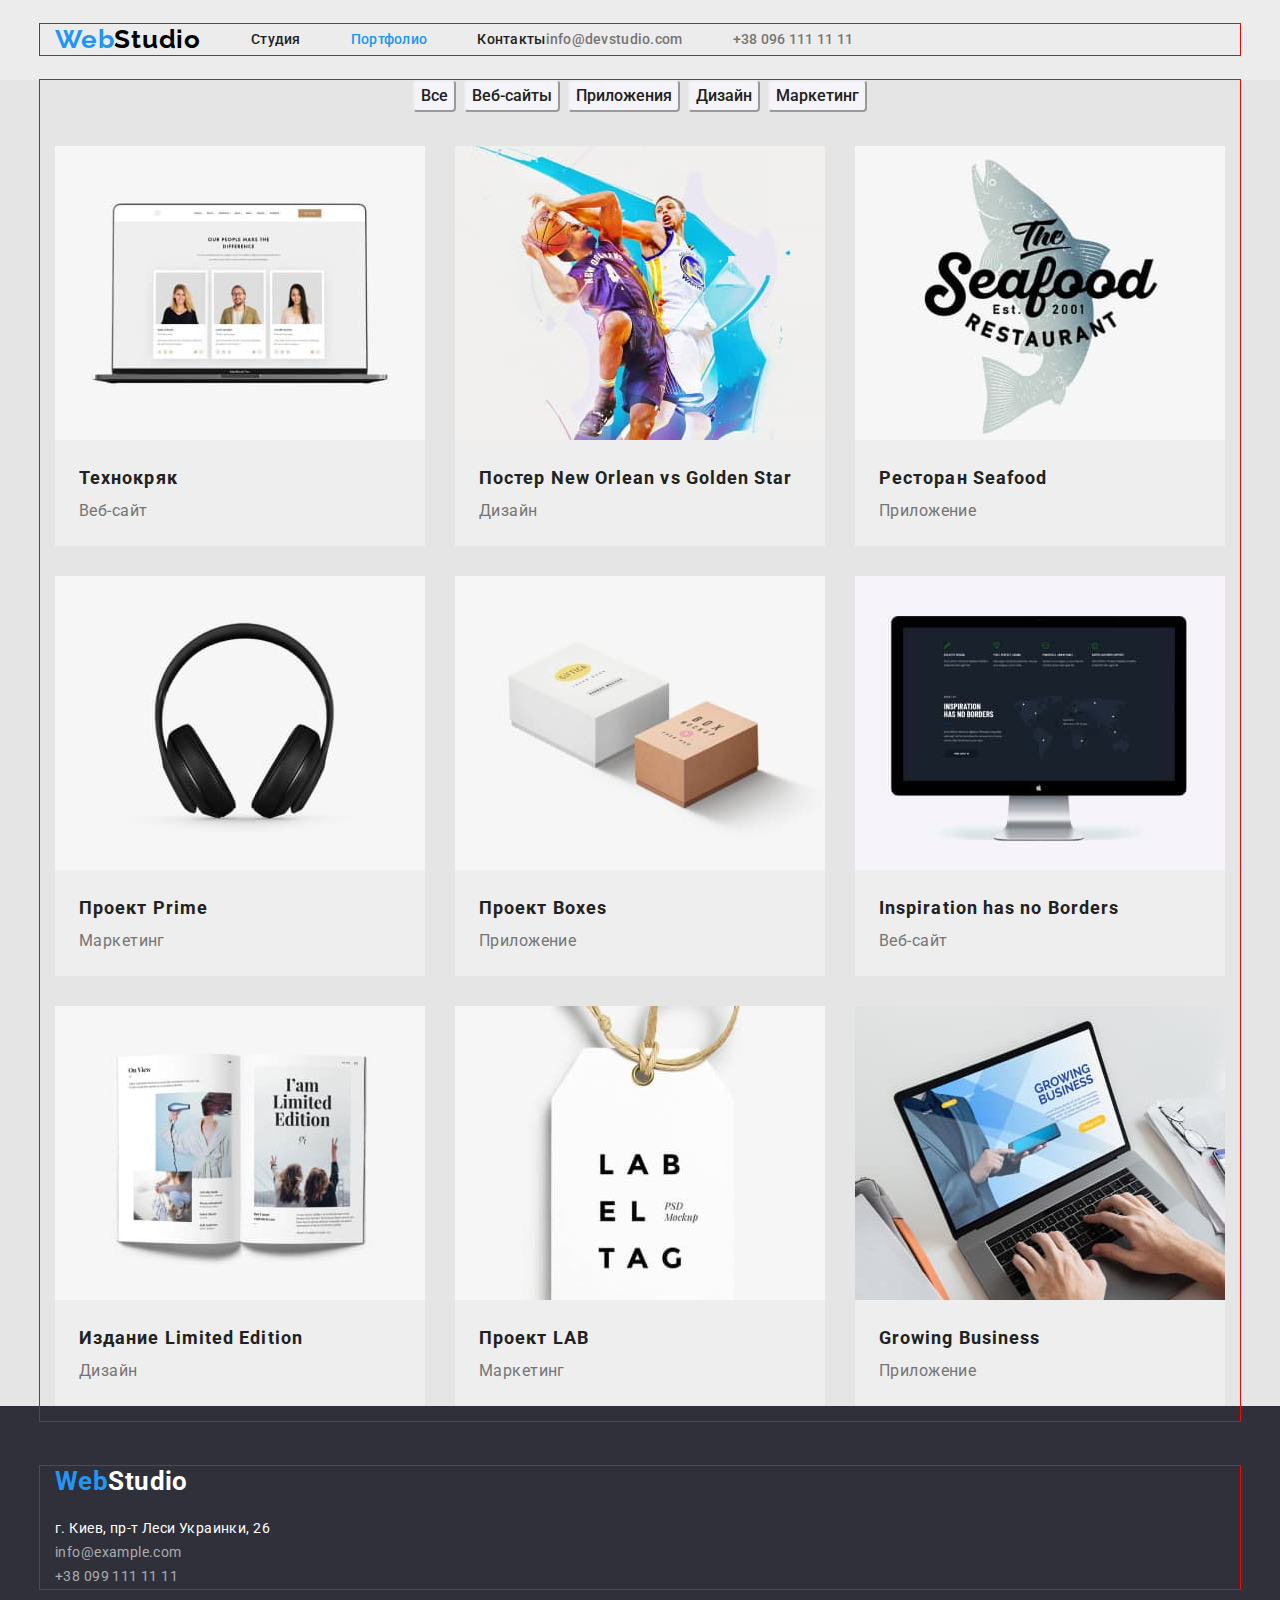
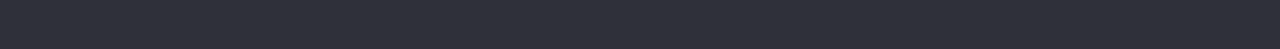
==== portfolio.html @ 502481bd "hw3" ====
<!DOCTYPE html>
<html lang="ru">
<head>
    <meta charset="UTF-8">
    <meta http-equiv="X-UA-Compatible" content="IE=edge">
    <meta name="viewport" content="width=device-width, initial-scale=1.0">
    <title>Портфолио</title>
    <link rel="stylesheet" href="https://cdnjs.cloudflare.com/ajax/libs/modern-normalize/1.1.0/modern-normalize.css" integrity="sha512-Y0MM+V6ymRKN2zStTqzQ227DWhhp4Mzdo6gnlRnuaNCbc+YN/ZH0sBCLTM4M0oSy9c9VKiCvd4Jk44aCLrNS5Q==" crossorigin="anonymous" referrerpolicy="no-referrer" />
    <link rel="stylesheet" href="./css/styles.css">
    <link rel="preconnect" href="https://fonts.googleapis.com">
    <link rel="preconnect" href="https://fonts.gstatic.com" crossorigin>
    <link href="https://fonts.googleapis.com/css2?family=Raleway:wght@700&family=Roboto:wght@400;500;700;900&display=swap"
        rel="stylesheet">
</head>
<body>
    <header class="header">
        <div class="container">
            <nav class="header-nav">
                <a class="header-logo" href=""><span class="first-part-logo">Web</span>Studio</a>
                <ul class="header-list list">
                    <li class="header-item">
                        <a class="header-link link" href="./index.html">Студия</a>
                    </li>
                    <li class="header-item">
                        <a class="header-link link current" href="./portfolio.html">Портфолио</a>
                    </li>
                    <li class="header-item">
                        <a class="header-link link" href="">Контакты</a>
                    </li>
                </ul>
            </nav>
            <ul class="header-list list">
                <li class="header-item">
                    <a class="header-link-contacts link" href="mailto:info@devstudio.com">info@devstudio.com</a>
                </li>
                <li class="header-item">
                    <a class="header-link-contacts link" href="tel:+380961111111">+38 096 111 11 11</a>
                </li>
            </ul>
        </div>
    </header>

<main>
<section class="projects">
    <div class="container">
        <h1 class="projects-title" hidden>Проекты</h1>
        <ul class="projects-list-btn list">
            <li class="projects-item-btn"><button class="project-btn btn" type="button">Все</button></li>
            <li class="projects-item-btn"><button class="project-btn btn" type="button">Веб-сайты</button></li>
            <li class="projects-item-btn"><button class="project-btn btn" type="button">Приложения</button></li>
            <li class="projects-item-btn"><button class="project-btn btn" type="button">Дизайн</button></li>
            <li class="projects-item-btn"><button class="project-btn btn" type="button">Маркетинг</button></li>
        </ul>
        <ul class="projects-list list">
            <li class="projects-item">
                <a class="link" href="./portfolio.html"> 
                    <img src="./images/project1.jpg" width="370" height="294" alt="Фото проект 1">
                    <div class="container-name">
                        <h2 class="projects-name">Технокряк</h2>
                        <p class="projects-text">Веб-сайт</p>
                    </div>
                    
                </a>
            </li>
                
            <li class="projects-item">
                <a class="link" href="./portfolio.html">
                    <img src="./images/project2.jpg" width="370" height="294" alt="Фото проект 2">
                    <div class="container-name">
                        <h2 class="projects-name">Постер New Orlean vs Golden Star</h2>
                        <p class="projects-text">Дизайн</p>
                    </div>
                </a>
            </li>
            <li class="projects-item">
                <a class="link" href="./portfolio.html">
                    <img src="./images/project3.jpg" width="370" height="294" alt="Фото проект 3">
                    <div class="container-name">
                        <h2 class="projects-name">Ресторан Seafood</h2>
                        <p class="projects-text">Приложение</p>
                    </div>
                </a>
            </li>
            <li class="projects-item">
                <a class="link" href="./portfolio.html">
                    <img src="./images/project4.jpg" width="370" height="294" alt="Фото проект 4">
                    <div class="container-name">
                        <h2 class="projects-name">Проект Prime</h2>
                        <p class="projects-text">Маркетинг</p>
                    </div>

                </a>
            </li>
            <li class="projects-item">
                <a class="link" href="./portfolio.html">
                    <img src="./images/project5.jpg" width="370" height="294" alt="Фото проект 5">
                    <div class="container-name">
                        <h2 class="projects-name">Проект Boxes</h2>
                        <p class="projects-text">Приложение</p>
                    </div>
                </a>
            </li>
            <li class="projects-item">
                <a class="link" href="./portfolio.html">
                    <img src="./images/project6.jpg" width="370" height="294" alt="Фото проект 6">
                    <div class="container-name">
                        <h2 class="projects-name">Inspiration has no Borders</h2>
                        <p class="projects-text">Веб-сайт</p>
                    </div>
                </a>
            </li>
            <li class="projects-item">
                <a class="link" href="./portfolio.html">
                    <img src="./images/project7.jpg" width="370" height="294" alt="Фото проект 7">
                    <div class="container-name">
                        <h2 class="projects-name">Издание Limited Edition</h2>
                        <p class="projects-text">Дизайн</p>
                    </div>
                </a>
            </li>
            <li class="projects-item">
                <a class="link" href="./portfolio.html">
                    <img src="./images/project8.jpg" width="370" height="294" alt="Фото проект 8">
                    <div class="container-name">
                        <h2 class="projects-name">Проект LAB</h2>
                        <p class="projects-text">Маркетинг</p>
                    </div>
                </a>
            </li>
            <li class="projects-item">
                <a class="link" href="./portfolio.html">
                    <img src="./images/project9.jpg"  width="370" height="294" alt="Фото проект 9">
                    <div class="container-name">
                        <h2 class="projects-name">Growing Business</h2>
                        <p class="projects-text">Приложение</p>
                    </div>
                </a>
            </li>
        </ul>
    </div>
</section>

</main>

<footer class="footer">
    <div class="container">
        <a class="footer-logo" href=""><span class="first-part-logo">Web</span>Studio</a>
        <address class="footer-contacts">
            <ul class="footer-list list">
                <li class="footer-item">
                    <a class="footer-link-address link" href="https://goo.gl/maps/iAdEvqvcPD2PK2Wz8" target="_blank" rel="noopener nofollow noreferrer">г.
                        Киев, пр-т Леси Украинки, 26</a>
                </li>
                <li class="footer-item"><a class="footer-link-contacts link" href="mailto:info@example.com">info@example.com</a></li>
                <li class="footer-item"><a class="footer-link-contacts link" href="tel:+380991111111">+38 099 111 11 11</a></li>
            </ul>
        </address>
    </div>
</footer>
    
</body>
</html>
---- css/styles.css ----
:root {
    --body-background-color: #E5E5E5;
    --header-background-color:#ECECEC;
    --header-logo-color:#000000;
    --main-title-color:#212121;
    --second-title-color:#757575;
    --accent-color:#2196F3;
    --hero-title-color:#FFFFFF;
    --hero-btn-color:#188ce8;
    --hero-background-color:#2F303A;
    --team-background-color:#F5F4FA;
    --team-item-background-color:#FFFFFF;
    --footer-background-color:#2F303A;
    --footer-link-color: rgba(255, 255, 255, 0.6);
    --projects-btn-background-color: #F5F4FA;
    --projects-item-background-color:#EEEEEE;
}

p, h1, h2, h3, h4, h5, h6 {
    margin: 0;}

ul, ol {
    margin: 0;
    padding-left: 0;}

button {cursor: pointer;}



body {
    font-family:'Roboto', sans-serif;
    font-size: 14px;
    letter-spacing: 0.03em;
    color: var(--main-title-color);
    background-color: var(--body-background-color);

}

img {
    display: block;
}

.container {
    width: 1200px; 
    margin: 0 auto; 
    padding-left: 15px;
    padding-right: 15px;
    outline: 1px solid red;
}

.list {
    list-style: none;
}
.link,.header-logo,.footer-logo {
    text-decoration: none;
}

/*----------------------HEADER----------------------*/


.first-part-logo {
    color: var(--accent-color);
}

.visually-hidden {
    position: absolute;
    width: 1px;
    height: 1px;
    margin: -1px;
    border: 0;
    padding: 0;
    white-space: nowrap;
    clip-path: inset(100%);
    clip: rect(0 0 0 0);
    overflow: hidden;
}

.header {
    background-color: var(--header-background-color);
    padding-top: 24px;
    padding-bottom: 25px;
}

.header-nav {
    display: flex;
    align-items: center;

}

.header-logo {
    font-family: 'Raleway';
    font-weight: 700;
    font-size: 26px;
    line-height: 1.19;
    letter-spacing: 0.03em;
    color: var(--header-logo-color);
    margin-right: 50px;
}

.header .container {
    display: flex;
    align-items: center;
  
      }

.header-list {
    display: flex;
    align-items: center;
  
}      

.header-item:not(:last-child) {
    margin-right: 50px;
}

.header-link:hover,
.header-link:focus {color: var(--accent-color);}

.header-link-contacts:hover,
.header-link-contacts:focus {color: var(--accent-color);}


.header-contacts {
    margin-left: auto;
}

.header-link {
    font-weight: 500;
    line-height: 1.14;
    letter-spacing: 0.02em;
    color: var(--main-title-color)}

.current {
    color: var(--accent-color);
}

.header-link-contacts {
    font-weight: 500;
    line-height: 1.14;
    letter-spacing: 0.02em;
    color: var(--second-title-color);
}

/*---------------------------HERO----------------*/

.hero .container {
    width: 696px;
    margin: 0 auto;
   
  }

.hero {
    background-color: var(--hero-background-color);
    padding-top: 94px;
    padding-bottom: 94px;
}

.hero-title {
    font-weight: 900;
    font-size: 44px;
    line-height: 1.36;
    text-align: center;
    letter-spacing: 0.06em;
    text-transform: uppercase;
    color: var(--hero-title-color);
    padding: 200 452 280 452;
    

    margin-bottom: 30px;
}

.hero-btn:hover,
.hero-btn:focus {
      background-color: var(--hero-btn-color);
}
.hero-btn {
    font-family:inherit;
    background-color: var(--accent-color);
    font-weight: 700;
    font-size: 16px;
    line-height: 1.88;
    display: flex;
    align-items: center;
    text-align: center;
    letter-spacing: 0.06em;
    color: var(--hero-title-color);
    border-radius: 4px;

    margin: 0 auto;
    display: block;
    margin-top: 30px;}

.btn {cursor: pointer;}

/*-------------------------BENEFITS---------------------*/

.benefits {
    padding-top: 94px;
    padding-bottom: 94px;
}

.benefits-list {
    display: flex;
}

.benefits-title {
    font-weight: 700;
    font-size: 14px;
    line-height: 1.14;
    letter-spacing: 0.03em;
    text-transform: uppercase;
    color: var(--main-title-color);

    margin-bottom: 10px;
}


.benefits-text {
    line-height: 1.71;
    color: var(--second-title-color)}

/*---------------------DIRECTIONS---------------------*/
.directions {
    padding-top: 94px;
    padding-bottom: 94px;
}

.directions-list {
    display: flex;
}
.directions-item:not(:first-child) {
    margin-left: 30px;
}
.directions-title {
    font-weight: 700;
    font-size: 36px;
    line-height: 1.17;
    text-align: center;
    color: var(--main-title-color);

    margin-bottom: 50px;
}


/*-----------------------TEAM---------------------*/


.team {
    background-color: var(--team-background-color);
    padding-top: 94px;
    padding-bottom: 94px;padding-top: 94px;
    padding-bottom: 94px;

}

.team-list {
    display: flex;
}

.team-title {
    font-weight: 700;
    font-size: 36px;
    line-height: 1.17;
    text-align: center;
    color: var(--main-title-color);

    margin-bottom: 50px;
    
}

.team-item {
    background-color: var(--team-item-background-color);
}
.team-item:not(:first-child) {
    margin-left: 30px;
}

.team-item-title {
    font-weight: 500;
    font-size: 16px;
    line-height: 1.19;
    text-align: center;
    color: var(--main-title-color);

    margin-top: 30px;
    

}

.team-item-text {
    font-size: 16px;
    line-height: 1.19;
    text-align: center;
    color: var(--second-title-color);

    margin-top: 10px;
    
}

/*-----------------------FOOTER---------------------*/
.footer {
    background-color: var(--footer-background-color);
    padding-top: 60px;
    padding-bottom: 60px;
}

.footer-logo {
    font-weight: 700;
    font-size: 26px;
    line-height: 1.19;
    color: var(--hero-title-color);
    
   }



.footer-contacts {
    font-style: normal;
    margin-top: 20px;
}

  


.footer-link-address {
    line-height: 1.71;
    color: var(--hero-title-color);
   }
.footer-link-address:hover,
.footer-link-address:focus {color: var(--accent-color);}


.footer-link-contacts {
    line-height: 1.71;
    color: var(--footer-link-color);
}
.footer-link-contacts:hover,
.footer-link-contacts:focus {
    color: var(--accent-color);
}



.project-btn:hover,
.project-btn:focus {
    background-color: #2196F3;
    color: var(--hero-title-color);

}



.project-btn {
    font-family: inherit;
    font-weight: 500;
    font-size: 16px;
    line-height: 1.62;
    text-align: center;
    color: var(--main-title-color);
    background-color: var(--projects-btn-background-color);
    border-color: var(--projects-item-background-color);
    border-radius: 4px;
}
.projects-list-btn {
    display: flex;
    justify-content: center;
    margin-bottom: 34px;
}

.projects-item-btn:not(:first-child) {
    margin-left: 8px;
}




.projects-list {
    display: flex;
    flex-wrap: wrap;
    margin: -15px;
    }
    
.projects-item {
    background-color: var(--projects-item-background-color) ;
    flex-basis: calc(100%/3-30px);
    margin: 15px;

      }

.container-name {
    border-color: var(--projects-item-background-color);
    padding: 20px 24px 20px 24px;
}     

    


.projects-name {
    font-weight: 700;
    font-size: 18px;
    line-height: 2;
    letter-spacing: 0.06em;
    color: var(--main-title-color);}

.projects-text {
    font-size: 16px;
    line-height: 1.88;    
    color: var(--second-title-color)}
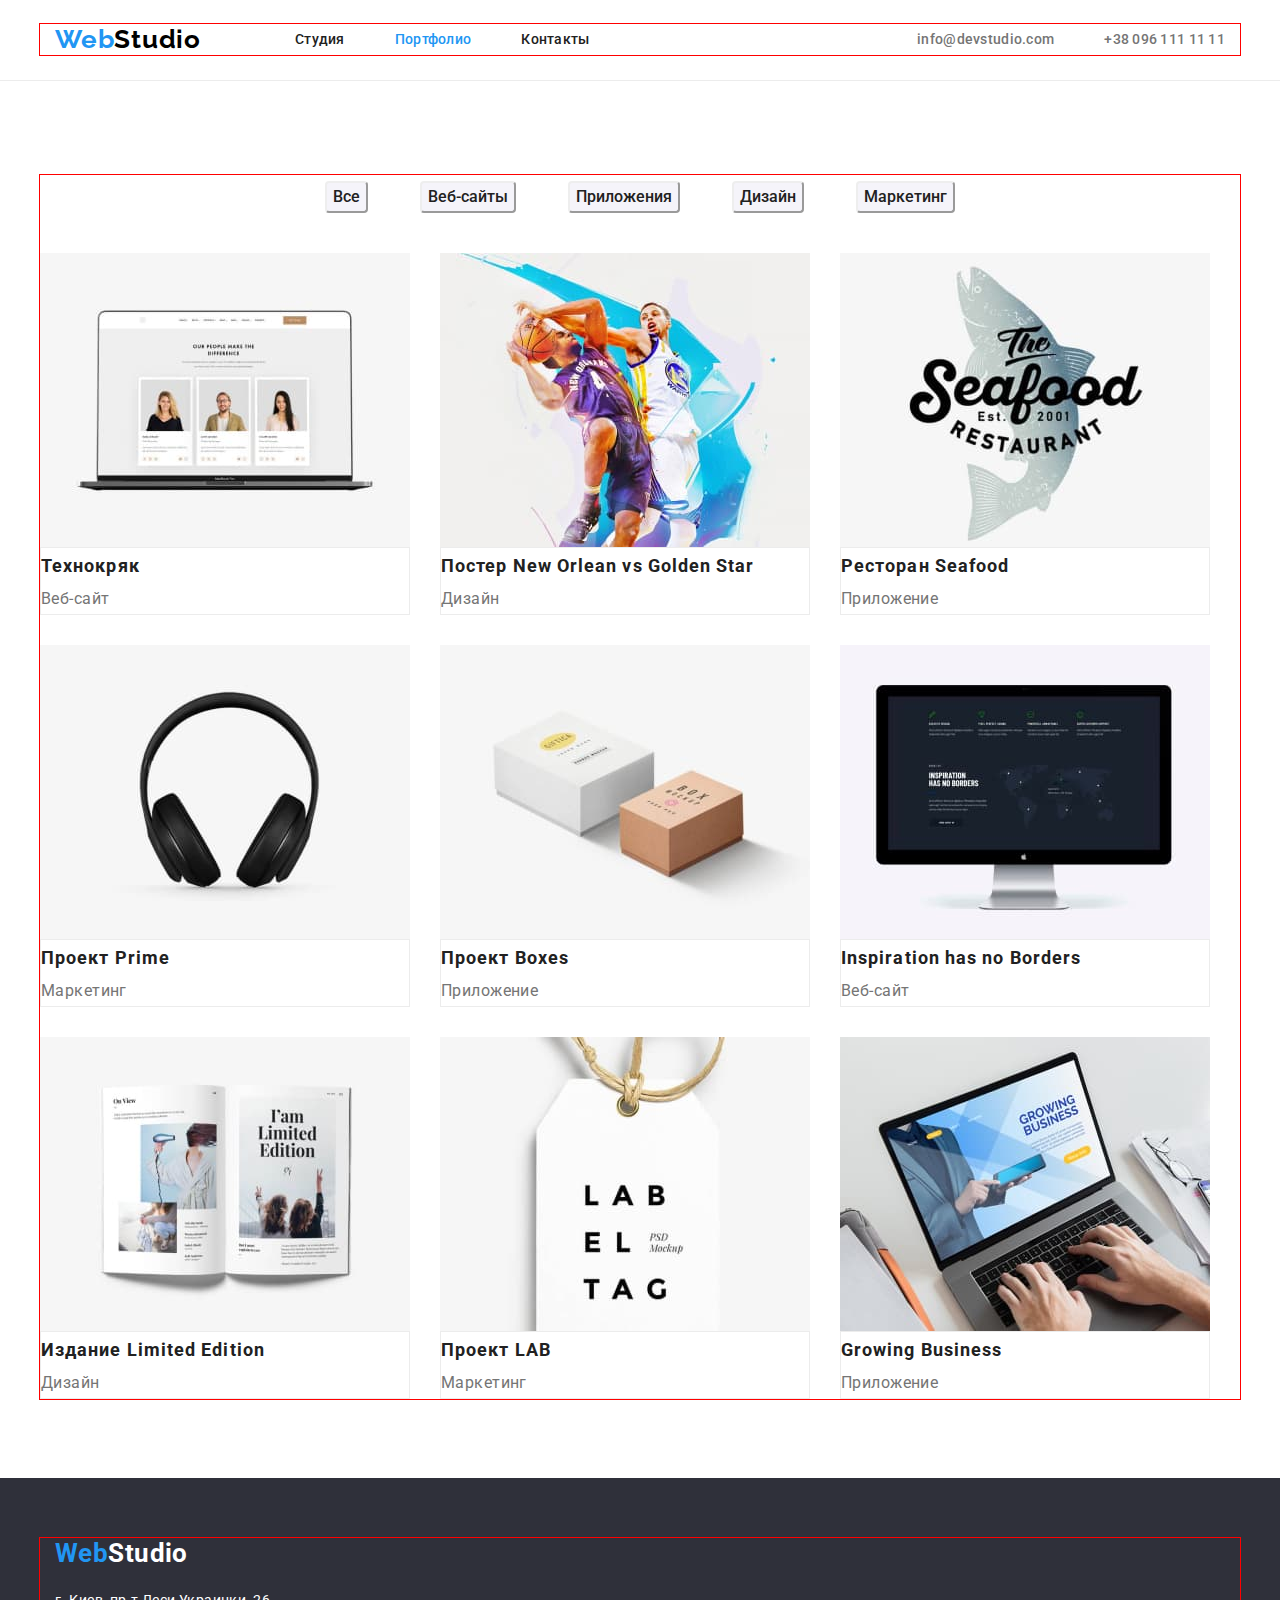
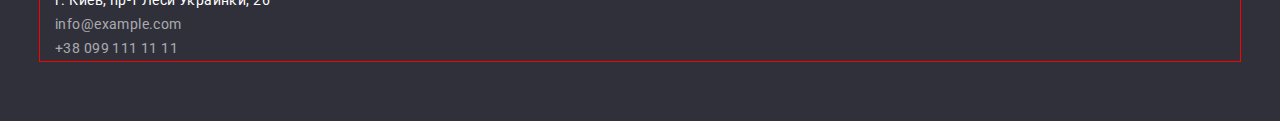
==== commit 8469c518: "hw3" ====
--- a/portfolio.html
+++ b/portfolio.html
@@ -29,14 +29,16 @@
                     </li>
                 </ul>
             </nav>
-            <ul class="header-list list">
-                <li class="header-item">
-                    <a class="header-link-contacts link" href="mailto:info@devstudio.com">info@devstudio.com</a>
-                </li>
-                <li class="header-item">
-                    <a class="header-link-contacts link" href="tel:+380961111111">+38 096 111 11 11</a>
-                </li>
-            </ul>
+            <div class="header-contacts">
+                <ul class="header-list list">
+                    <li class="header-item">
+                        <a class="header-link-contacts link" href="mailto:info@devstudio.com">info@devstudio.com</a>
+                    </li>
+                    <li class="header-item">
+                        <a class="header-link-contacts link" href="tel:+380961111111">+38 096 111 11 11</a>
+                    </li>
+                </ul>
+            </div>
         </div>
     </header>
 
--- a/css/styles.css
+++ b/css/styles.css
@@ -15,6 +15,7 @@
     --footer-link-color: rgba(255, 255, 255, 0.6);
     --projects-btn-background-color: #F5F4FA;
     --projects-item-background-color:#EEEEEE;
+    --typical-padding: 94px;
 }
 
 p, h1, h2, h3, h4, h5, h6 {
@@ -77,9 +78,10 @@
 }
 
 .header {
-    background-color: var(--header-background-color);
+    background-color: var(--hero-title-color);
     padding-top: 24px;
     padding-bottom: 25px;
+    border-bottom: 1px solid var(--header-background-color);
 }
 
 .header-nav {
@@ -95,14 +97,14 @@
     line-height: 1.19;
     letter-spacing: 0.03em;
     color: var(--header-logo-color);
-    margin-right: 50px;
+    
+    margin-right: 94px;
 }
 
 .header .container {
     display: flex;
     align-items: center;
-  
-      }
+        }
 
 .header-list {
     display: flex;
@@ -152,8 +154,8 @@
 
 .hero {
     background-color: var(--hero-background-color);
-    padding-top: 94px;
-    padding-bottom: 94px;
+    padding-top: var(--typical-padding);
+    padding-bottom: var(--typical-padding);
 }
 
 .hero-title {
@@ -196,8 +198,9 @@
 /*-------------------------BENEFITS---------------------*/
 
 .benefits {
-    padding-top: 94px;
-    padding-bottom: 94px;
+    background-color: var(--hero-title-color);
+    padding-top: var(--typical-padding);
+    padding-bottom: var(--typical-padding);
 }
 
 .benefits-list {
@@ -222,8 +225,9 @@
 
 /*---------------------DIRECTIONS---------------------*/
 .directions {
-    padding-top: 94px;
-    padding-bottom: 94px;
+    background-color: var(--hero-title-color);
+    padding-top: var(--typical-padding);
+    padding-bottom: var(--typical-padding);
 }
 
 .directions-list {
@@ -248,9 +252,8 @@
 
 .team {
     background-color: var(--team-background-color);
-    padding-top: 94px;
-    padding-bottom: 94px;padding-top: 94px;
-    padding-bottom: 94px;
+    padding-top: var(--typical-padding);
+    padding-bottom: var(--typical-padding);
 
 }
 
@@ -340,7 +343,12 @@
     color: var(--accent-color);
 }
 
-
+.projects {
+    background-color: var(--hero-title-color);
+
+    padding-top: var(--typical-padding);
+    padding-bottom: var(--typical-padding);
+}
 
 .project-btn:hover,
 .project-btn:focus {
@@ -368,12 +376,13 @@
     margin-bottom: 34px;
 }
 
+.projects-item-btn {
+    padding: 6px 22px;
+}
+
 .projects-item-btn:not(:first-child) {
     margin-left: 8px;
 }
-
-
-
 
 .projects-list {
     display: flex;
@@ -383,14 +392,29 @@
     
 .projects-item {
     background-color: var(--projects-item-background-color) ;
+   
     flex-basis: calc(100%/3-30px);
     margin: 15px;
-
+    
       }
 
+.projects-item:nth-child(3n + 1) {
+    margin-left: 0;
+}     
+
+.projects-item:nth-child(3n) {
+    margin-right: 0;
+}   
+   
+.projects-item:nth-last-child(-n+3) {
+    margin-bottom: 0;
+}
+
+
 .container-name {
-    border-color: var(--projects-item-background-color);
-    padding: 20px 24px 20px 24px;
+    background-color: var(--hero-title-color);
+    border: 1px solid var(--header-background-color);
+  
 }     
 
     
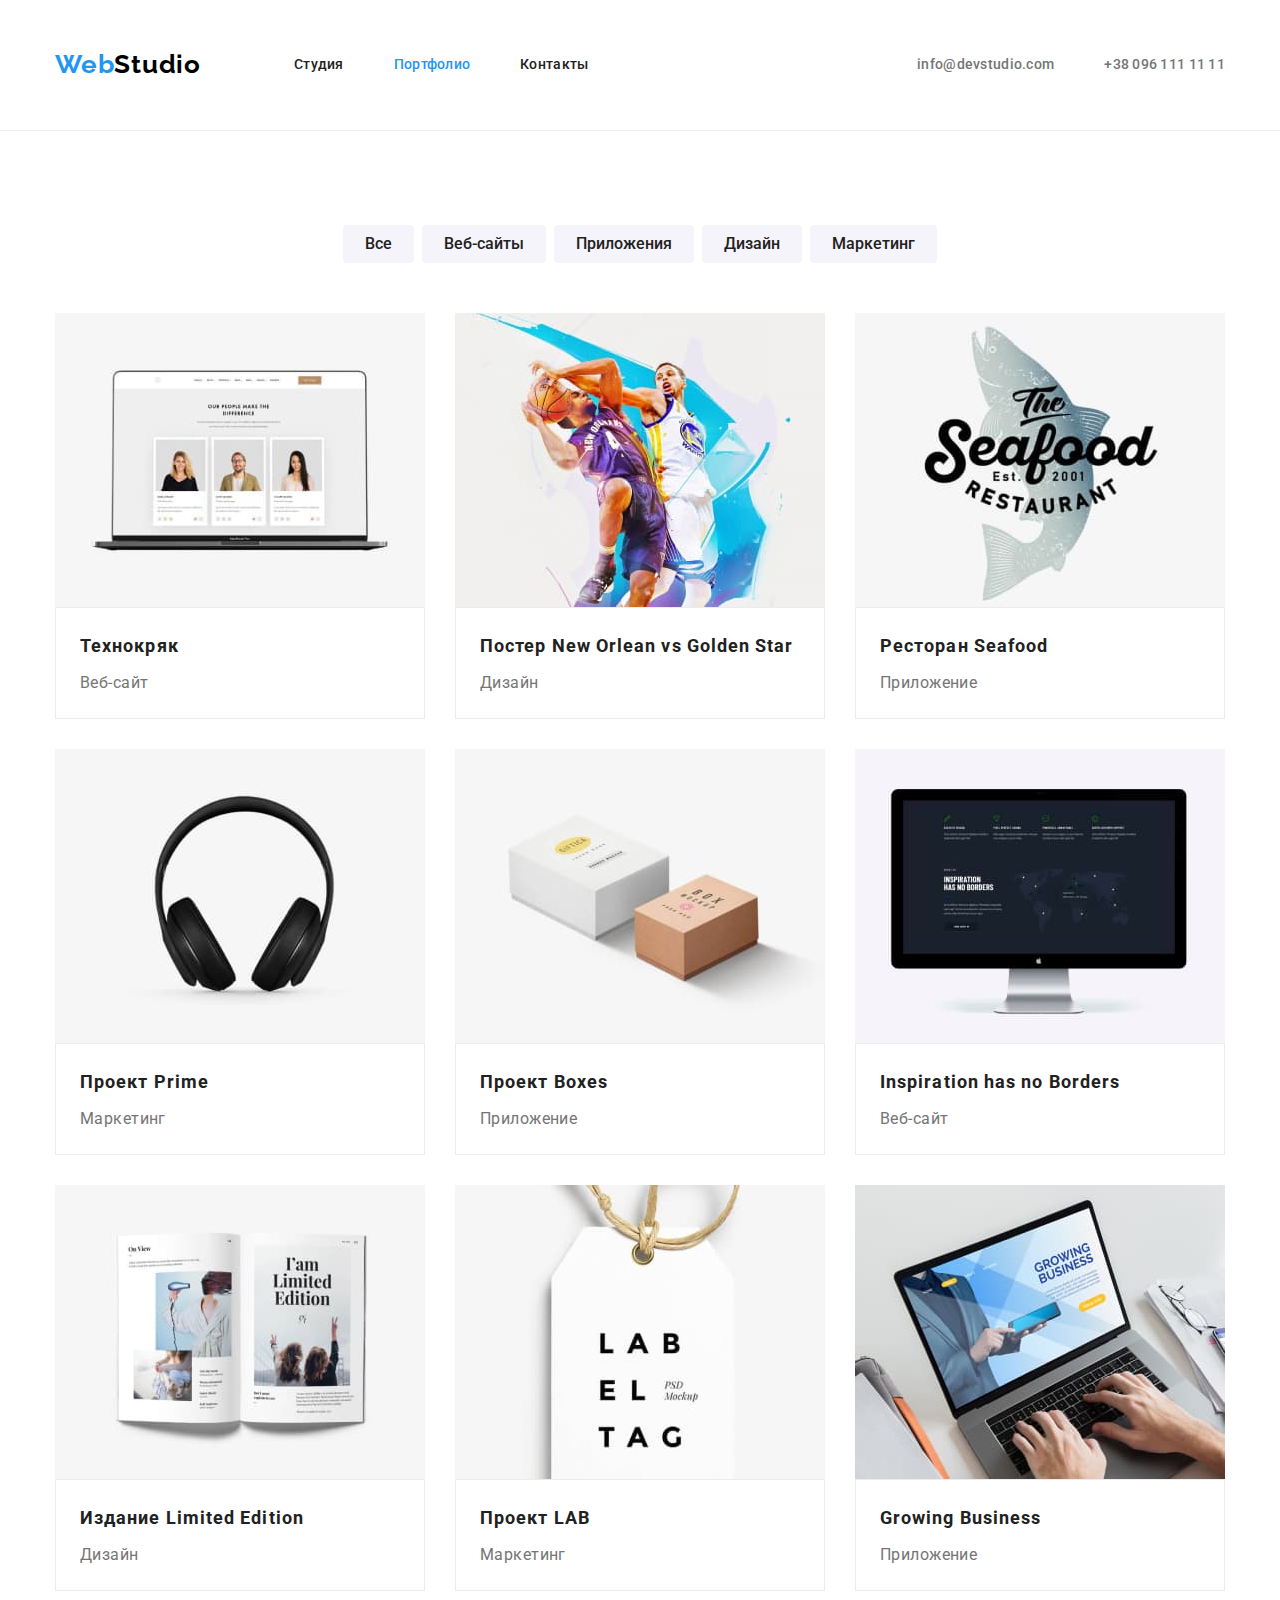
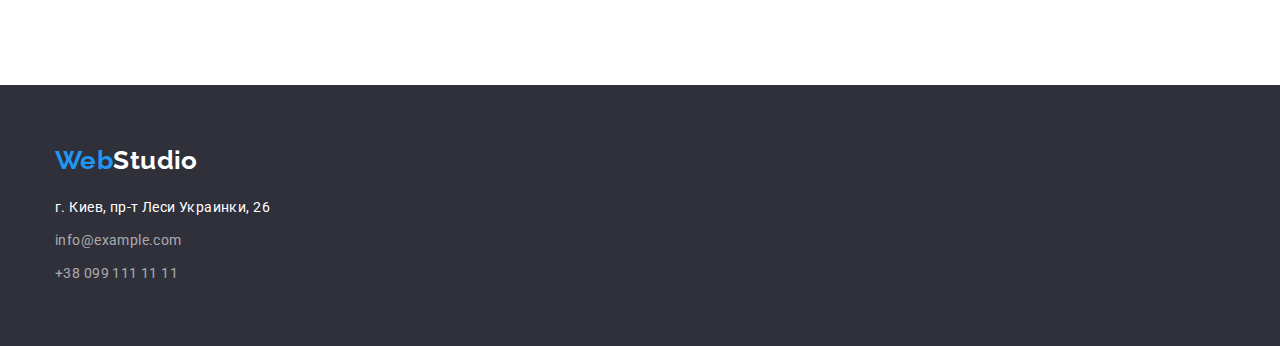
==== commit caa6ed2a: "hw3" ====
--- a/portfolio.html
+++ b/portfolio.html
@@ -6,11 +6,12 @@
     <meta name="viewport" content="width=device-width, initial-scale=1.0">
     <title>Портфолио</title>
     <link rel="stylesheet" href="https://cdnjs.cloudflare.com/ajax/libs/modern-normalize/1.1.0/modern-normalize.css" integrity="sha512-Y0MM+V6ymRKN2zStTqzQ227DWhhp4Mzdo6gnlRnuaNCbc+YN/ZH0sBCLTM4M0oSy9c9VKiCvd4Jk44aCLrNS5Q==" crossorigin="anonymous" referrerpolicy="no-referrer" />
-    <link rel="stylesheet" href="./css/styles.css">
+    
     <link rel="preconnect" href="https://fonts.googleapis.com">
     <link rel="preconnect" href="https://fonts.gstatic.com" crossorigin>
     <link href="https://fonts.googleapis.com/css2?family=Raleway:wght@700&family=Roboto:wght@400;500;700;900&display=swap"
         rel="stylesheet">
+    <link rel="stylesheet" href="./css/styles.css">
 </head>
 <body>
     <header class="header">
@@ -43,7 +44,7 @@
     </header>
 
 <main>
-<section class="projects">
+<section class="projects section">
     <div class="container">
         <h1 class="projects-title" hidden>Проекты</h1>
         <ul class="projects-list-btn list">
--- a/css/styles.css
+++ b/css/styles.css
@@ -44,10 +44,16 @@
 
 .container {
     width: 1200px; 
+   
     margin: 0 auto; 
     padding-left: 15px;
     padding-right: 15px;
-    outline: 1px solid red;
+
+     
+}
+.section {
+    padding-top: var(--typical-padding);
+    padding-bottom: var(--typical-padding);
 }
 
 .list {
@@ -97,6 +103,8 @@
     line-height: 1.19;
     letter-spacing: 0.03em;
     color: var(--header-logo-color);
+    width: 145px;
+    height: 31px;
     
     margin-right: 94px;
 }
@@ -109,6 +117,8 @@
 .header-list {
     display: flex;
     align-items: center;
+    padding-top: 32px;
+    padding-bottom: 32px;
   
 }      
 
@@ -149,6 +159,8 @@
 .hero .container {
     width: 696px;
     margin: 0 auto;
+    padding-top: 200px;
+    padding-bottom: 200px;
    
   }
 
@@ -187,11 +199,15 @@
     text-align: center;
     letter-spacing: 0.06em;
     color: var(--hero-title-color);
+    min-width: 200px;
+    height: 50px;
     border-radius: 4px;
 
     margin: 0 auto;
     display: block;
-    margin-top: 30px;}
+    margin-top: 30px;
+    padding: 10px 32px 10px 32px ;
+}
 
 .btn {cursor: pointer;}
 
@@ -199,14 +215,18 @@
 
 .benefits {
     background-color: var(--hero-title-color);
-    padding-top: var(--typical-padding);
-    padding-bottom: var(--typical-padding);
+    
 }
 
 .benefits-list {
     display: flex;
 }
 
+.benefits-item:not(:last-child) {
+    margin-right: 30px;
+    max-width: 270px;
+
+}
 .benefits-title {
     font-weight: 700;
     font-size: 14px;
@@ -226,8 +246,8 @@
 /*---------------------DIRECTIONS---------------------*/
 .directions {
     background-color: var(--hero-title-color);
-    padding-top: var(--typical-padding);
-    padding-bottom: var(--typical-padding);
+    padding-top: 0;
+   
 }
 
 .directions-list {
@@ -252,8 +272,6 @@
 
 .team {
     background-color: var(--team-background-color);
-    padding-top: var(--typical-padding);
-    padding-bottom: var(--typical-padding);
 
 }
 
@@ -298,6 +316,7 @@
     color: var(--second-title-color);
 
     margin-top: 10px;
+    margin-bottom: 30px;
     
 }
 
@@ -309,14 +328,19 @@
 }
 
 .footer-logo {
+    font-family: 'Raleway';
     font-weight: 700;
     font-size: 26px;
     line-height: 1.19;
     color: var(--hero-title-color);
+    width: 145px;
+    height: 31px;
     
    }
 
-
+.footer-list {
+    display: block;
+}
 
 .footer-contacts {
     font-style: normal;
@@ -324,7 +348,10 @@
 }
 
   
-
+.footer-item:not(:last-child) {
+    margin-bottom: 9px;
+
+}
 
 .footer-link-address {
     line-height: 1.71;
@@ -346,8 +373,6 @@
 .projects {
     background-color: var(--hero-title-color);
 
-    padding-top: var(--typical-padding);
-    padding-bottom: var(--typical-padding);
 }
 
 .project-btn:hover,
@@ -367,18 +392,22 @@
     text-align: center;
     color: var(--main-title-color);
     background-color: var(--projects-btn-background-color);
-    border-color: var(--projects-item-background-color);
+    border: none;
     border-radius: 4px;
-}
+    
+    padding-left: 22px;
+    padding-right: 22px;
+    padding-top: 6px;
+    padding-bottom: 6px;
+   
+}
+
 .projects-list-btn {
     display: flex;
     justify-content: center;
-    margin-bottom: 34px;
-}
-
-.projects-item-btn {
-    padding: 6px 22px;
-}
+    margin-bottom: 50px;
+}
+
 
 .projects-item-btn:not(:first-child) {
     margin-left: 8px;
@@ -387,33 +416,23 @@
 .projects-list {
     display: flex;
     flex-wrap: wrap;
-    margin: -15px;
-    }
+    gap: 30px;
+    
+  }
     
 .projects-item {
     background-color: var(--projects-item-background-color) ;
-   
-    flex-basis: calc(100%/3-30px);
-    margin: 15px;
-    
+       
       }
 
-.projects-item:nth-child(3n + 1) {
-    margin-left: 0;
-}     
-
-.projects-item:nth-child(3n) {
-    margin-right: 0;
-}   
-   
-.projects-item:nth-last-child(-n+3) {
-    margin-bottom: 0;
-}
+
 
 
 .container-name {
     background-color: var(--hero-title-color);
     border: 1px solid var(--header-background-color);
+
+    padding: 20px 24px 20px 24px;
   
 }     
 
@@ -425,7 +444,10 @@
     font-size: 18px;
     line-height: 2;
     letter-spacing: 0.06em;
-    color: var(--main-title-color);}
+    color: var(--main-title-color);
+
+    margin-bottom: 4px;
+}
 
 .projects-text {
     font-size: 16px;
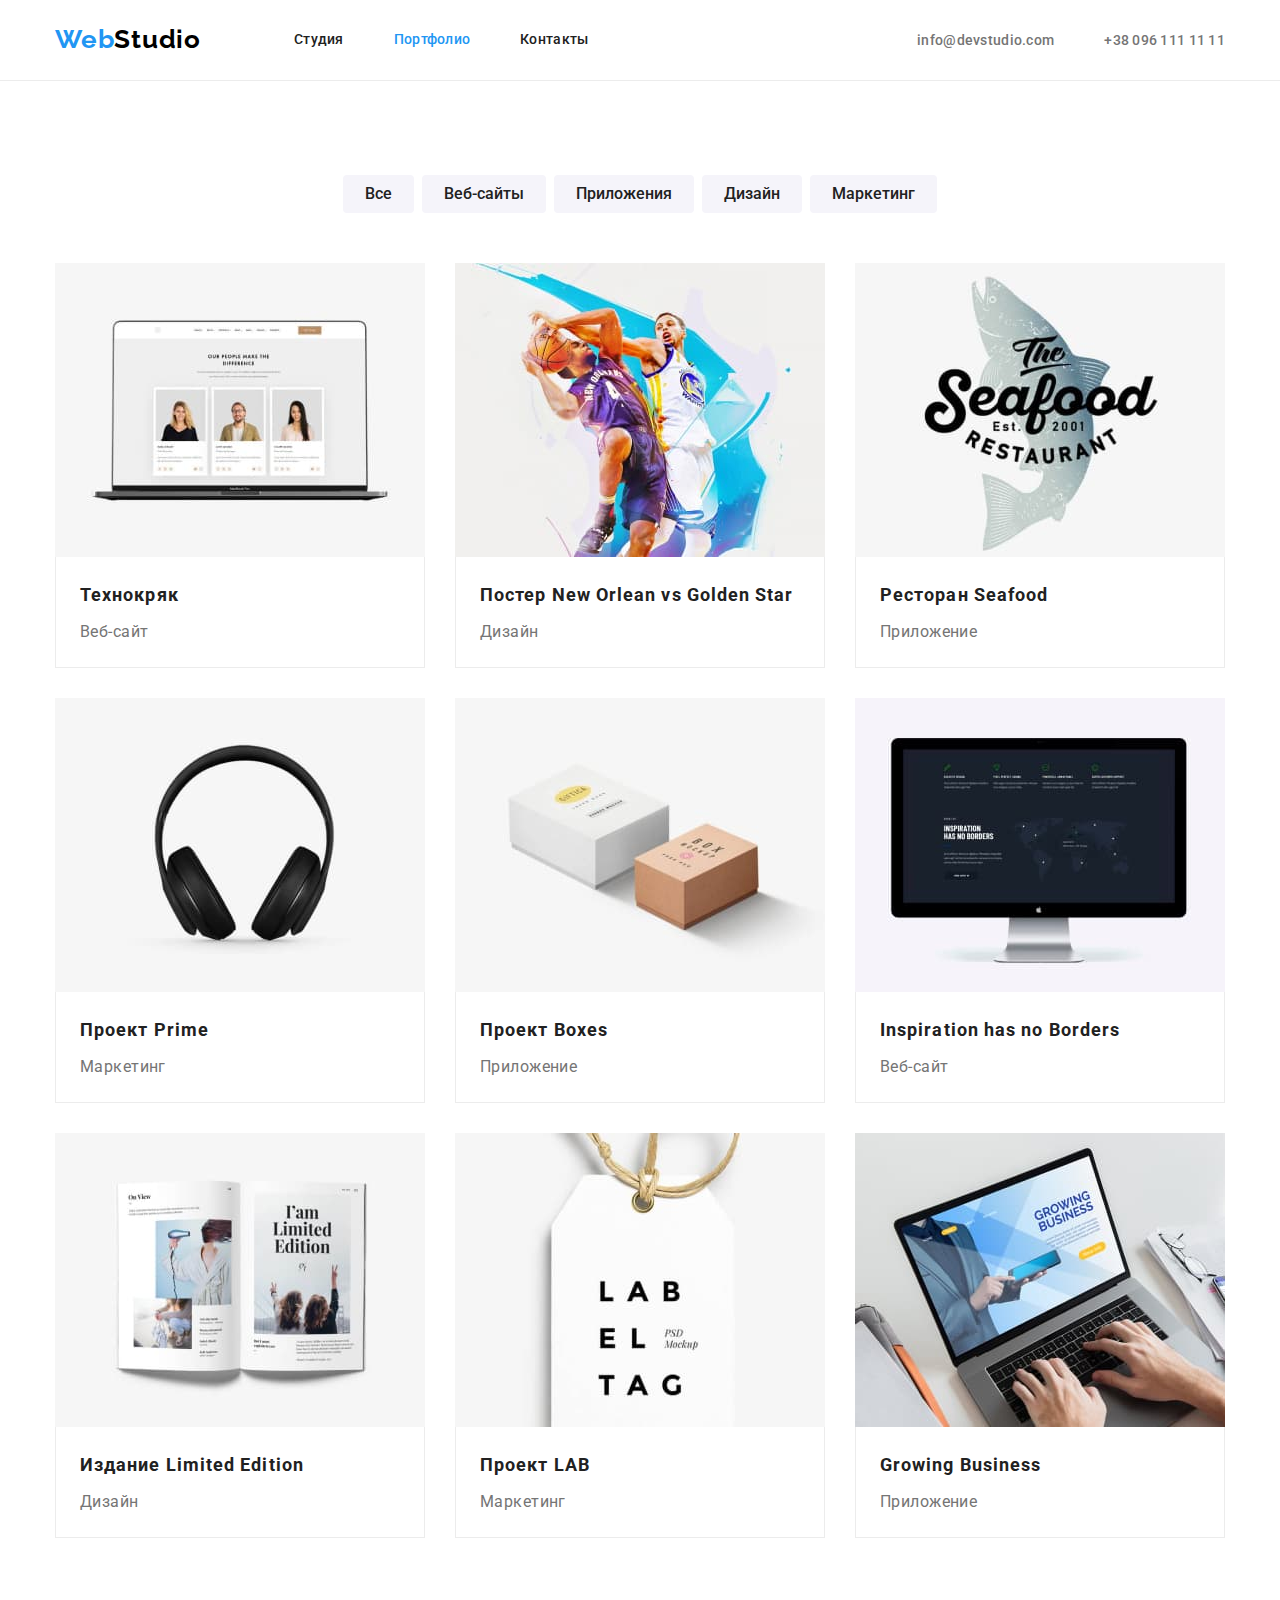
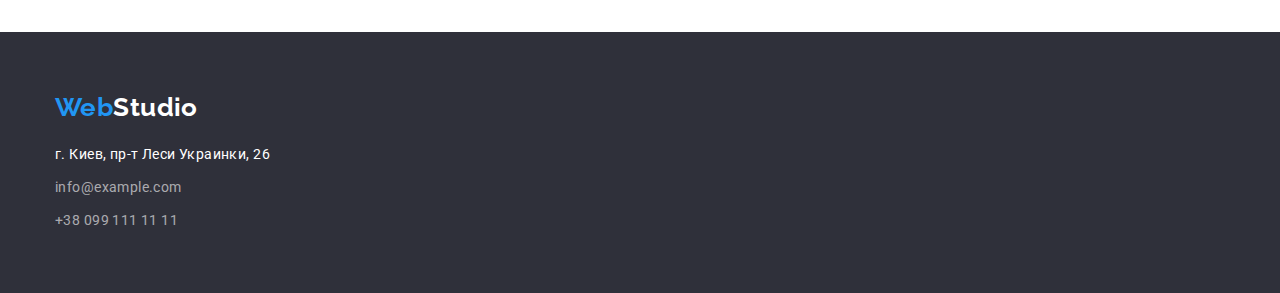
==== commit 5e0fcb57: "hw3" ====
--- a/portfolio.html
+++ b/portfolio.html
@@ -44,7 +44,7 @@
     </header>
 
 <main>
-<section class="projects section">
+<section class="section">
     <div class="container">
         <h1 class="projects-title" hidden>Проекты</h1>
         <ul class="projects-list-btn list">
--- a/css/styles.css
+++ b/css/styles.css
@@ -1,6 +1,6 @@
 
 :root {
-    --body-background-color: #E5E5E5;
+    --body-background-color: #FFFFFF;
     --header-background-color:#ECECEC;
     --header-logo-color:#000000;
     --main-title-color:#212121;
@@ -85,8 +85,6 @@
 
 .header {
     background-color: var(--hero-title-color);
-    padding-top: 24px;
-    padding-bottom: 25px;
     border-bottom: 1px solid var(--header-background-color);
 }
 
@@ -117,8 +115,7 @@
 .header-list {
     display: flex;
     align-items: center;
-    padding-top: 32px;
-    padding-bottom: 32px;
+    
   
 }      
 
@@ -141,7 +138,12 @@
     font-weight: 500;
     line-height: 1.14;
     letter-spacing: 0.02em;
-    color: var(--main-title-color)}
+    color: var(--main-title-color);
+    
+    display: block;
+    padding-top: 32px;
+    padding-bottom: 32px;
+}
 
 .current {
     color: var(--accent-color);
@@ -159,15 +161,12 @@
 .hero .container {
     width: 696px;
     margin: 0 auto;
+        }
+
+.hero {
+    background-color: var(--hero-background-color);
     padding-top: 200px;
     padding-bottom: 200px;
-   
-  }
-
-.hero {
-    background-color: var(--hero-background-color);
-    padding-top: var(--typical-padding);
-    padding-bottom: var(--typical-padding);
 }
 
 .hero-title {
@@ -178,9 +177,9 @@
     letter-spacing: 0.06em;
     text-transform: uppercase;
     color: var(--hero-title-color);
-    padding: 200 452 280 452;
-    
-
+    width: 696px;
+    
+    margin: 0 auto;
     margin-bottom: 30px;
 }
 
@@ -188,14 +187,13 @@
 .hero-btn:focus {
       background-color: var(--hero-btn-color);
 }
+
 .hero-btn {
     font-family:inherit;
     background-color: var(--accent-color);
     font-weight: 700;
     font-size: 16px;
     line-height: 1.88;
-    display: flex;
-    align-items: center;
     text-align: center;
     letter-spacing: 0.06em;
     color: var(--hero-title-color);
@@ -206,7 +204,7 @@
     margin: 0 auto;
     display: block;
     margin-top: 30px;
-    padding: 10px 32px 10px 32px ;
+    border: none;
 }
 
 .btn {cursor: pointer;}
@@ -227,6 +225,7 @@
     max-width: 270px;
 
 }
+
 .benefits-title {
     font-weight: 700;
     font-size: 14px;
@@ -292,10 +291,18 @@
 
 .team-item {
     background-color: var(--team-item-background-color);
-}
+    border: 1px solid var(--projects-btn-background-color);
+    border-bottom-right-radius: 4px;
+    border-bottom-left-radius: 4px;
+}
+   
+
+
 .team-item:not(:first-child) {
     margin-left: 30px;
-}
+   
+}
+
 
 .team-item-title {
     font-weight: 500;
@@ -370,10 +377,7 @@
     color: var(--accent-color);
 }
 
-.projects {
-    background-color: var(--hero-title-color);
-
-}
+
 
 .project-btn:hover,
 .project-btn:focus {
@@ -431,7 +435,7 @@
 .container-name {
     background-color: var(--hero-title-color);
     border: 1px solid var(--header-background-color);
-
+    border-top: none;
     padding: 20px 24px 20px 24px;
   
 }     
